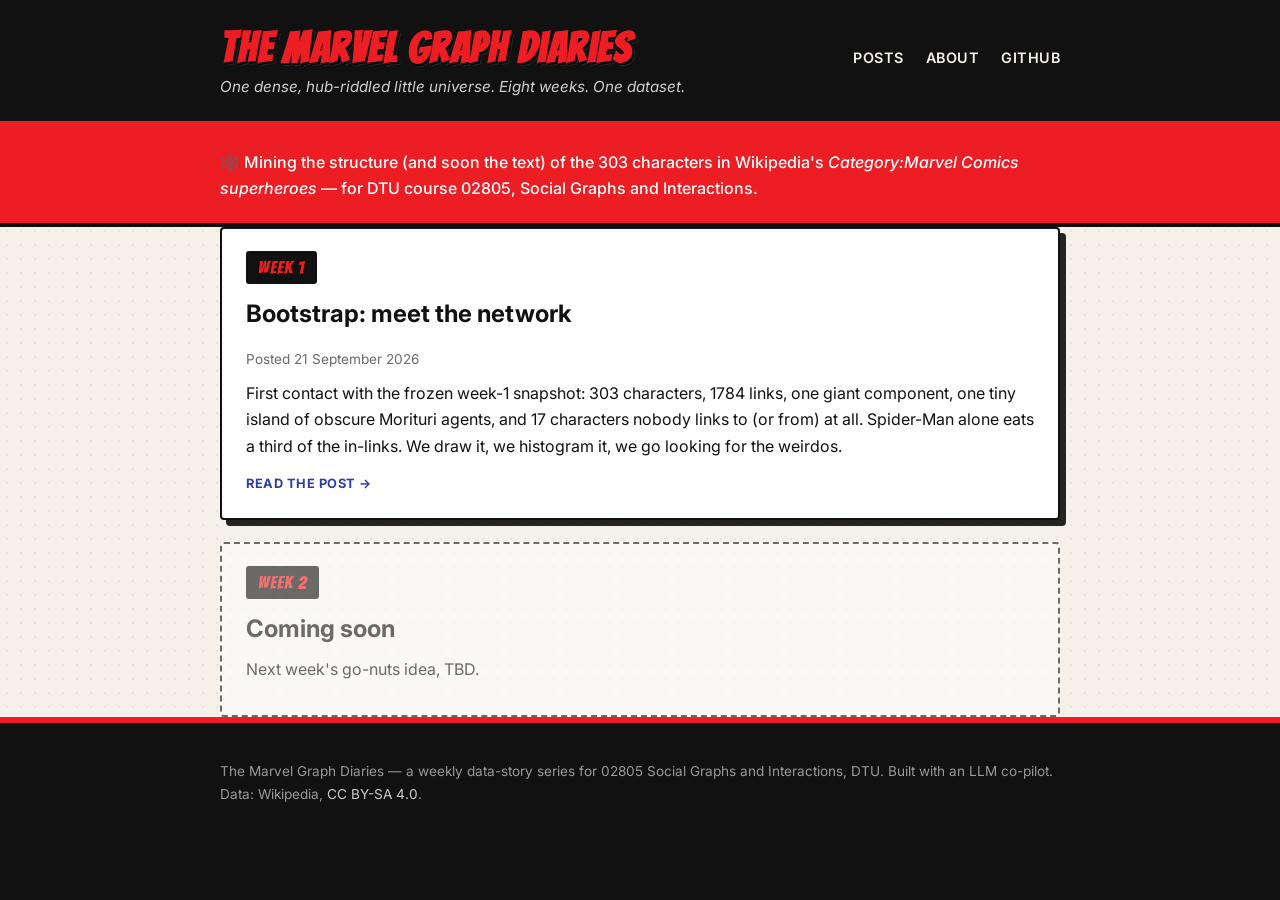
==== docs/index.html @ eedf39a9 "Bootstrap: GitHub Pages site + Week 1 network analysis The Marvel Graph Diaries: comic-styled static" ====
<!DOCTYPE html>
<html lang="en">
<head>
<meta charset="UTF-8">
<meta name="viewport" content="width=device-width, initial-scale=1.0">
<title>The Marvel Graph Diaries</title>
<meta name="description" content="A weekly interactive data story mining the network of Wikipedia's Marvel Comics superheroes, for 02805 Social Graphs and Interactions.">
<link rel="icon" href="data:image/svg+xml,<svg xmlns=%22http://www.w3.org/2000/svg%22 viewBox=%220 0 100 100%22><text y=%22.9em%22 font-size=%2290%22>🕸️</text></svg>">
<link rel="stylesheet" href="assets/css/style.css">
</head>
<body>

<header class="masthead">
  <div class="wrap">
    <div>
      <h1 class="site-title"><a href="index.html">The Marvel Graph Diaries</a></h1>
      <p class="site-tagline">One dense, hub-riddled little universe. Eight weeks. One dataset.</p>
    </div>
    <nav class="site-nav">
      <a href="index.html">Posts</a>
      <a href="about.html">About</a>
      <a href="https://github.com/TSimona08/social-graph-interactions" target="_blank" rel="noopener">GitHub</a>
    </nav>
  </div>
</header>

<div class="hero">
  <div class="wrap">
    <p>🕸️ Mining the structure (and soon the text) of the 303 characters in Wikipedia's <em>Category:Marvel Comics superheroes</em> — for DTU course 02805, Social Graphs and Interactions.</p>
  </div>
</div>

<main class="wrap">

  <ul class="post-list">

    <li class="post-card">
      <span class="week-badge">WEEK 1</span>
      <h2><a href="posts/week1.html">Bootstrap: meet the network</a></h2>
      <p class="meta">Posted 21 September 2026</p>
      <p class="excerpt">
        First contact with the frozen week-1 snapshot: 303 characters, 1784 links,
        one giant component, one tiny island of obscure Morituri agents, and
        17 characters nobody links to (or from) at all. Spider-Man alone
        eats a third of the in-links. We draw it, we histogram it, we go looking
        for the weirdos.
      </p>
      <a class="read-more" href="posts/week1.html">Read the post →</a>
    </li>

    <li class="post-card coming-soon">
      <span class="week-badge">WEEK 2</span>
      <h2>Coming soon</h2>
      <p class="excerpt">Next week's go-nuts idea, TBD.</p>
    </li>

  </ul>

</main>

<footer>
  <div class="wrap">
    <p>The Marvel Graph Diaries — a weekly data-story series for 02805 Social Graphs and Interactions, DTU.
    Built with an LLM co-pilot. Data: Wikipedia, <a href="https://creativecommons.org/licenses/by-sa/4.0/" target="_blank" rel="noopener">CC BY-SA 4.0</a>.</p>
  </div>
</footer>

</body>
</html>
---- docs/assets/css/style.css ----
/* The Marvel Graph Diaries — shared stylesheet */

@import url('https://fonts.googleapis.com/css2?family=Bangers&family=Inter:wght@400;500;600;700&family=JetBrains+Mono:wght@400;600&display=swap');

:root {
  --marvel-red: #ed1d24;
  --marvel-red-dark: #b3151a;
  --ink: #111111;
  --paper: #f5f1e8;
  --paper-panel: #ffffff;
  --gray: #6b6b6b;
  --line: #111111;
  --accent-blue: #2b3ea8;
  --accent-green: #1c8a5a;
  --max-width: 880px;
}

* { box-sizing: border-box; }

html { background: var(--ink); }

body {
  margin: 0;
  background: var(--paper);
  color: var(--ink);
  font-family: 'Inter', -apple-system, BlinkMacSystemFont, sans-serif;
  line-height: 1.65;
}

/* subtle halftone-ish texture on the page background */
body {
  background-image: radial-gradient(circle, rgba(0,0,0,0.05) 1px, transparent 1px);
  background-size: 14px 14px;
}

a { color: var(--accent-blue); text-decoration: none; }
a:hover { text-decoration: underline; }

.wrap {
  max-width: var(--max-width);
  margin: 0 auto;
  padding: 0 20px;
}

/* ---- Header / masthead ---- */
.masthead {
  background: var(--ink);
  border-bottom: 6px solid var(--marvel-red);
  padding: 28px 0 22px;
}

.masthead .wrap {
  display: flex;
  align-items: baseline;
  justify-content: space-between;
  flex-wrap: wrap;
  gap: 10px;
}

.site-title {
  font-family: 'Bangers', cursive;
  letter-spacing: 1.5px;
  font-size: 2.6rem;
  color: var(--marvel-red);
  text-shadow: 2px 2px 0 #000, 3px 3px 0 rgba(255,255,255,0.08);
  margin: 0;
  line-height: 1;
}

.site-title a { color: inherit; text-decoration: none; }

.site-tagline {
  color: #cfcfcf;
  font-size: 0.95rem;
  margin: 4px 0 0;
  font-style: italic;
}

nav.site-nav a {
  color: #f5f1e8;
  margin-left: 18px;
  font-weight: 600;
  font-size: 0.9rem;
  text-transform: uppercase;
  letter-spacing: 0.5px;
}
nav.site-nav a:hover { color: var(--marvel-red); text-decoration: none; }

/* ---- Hero / intro band ---- */
.hero {
  background: var(--marvel-red);
  color: #fff;
  padding: 22px 0;
  border-bottom: 4px solid var(--ink);
}
.hero .wrap p {
  margin: 0;
  font-weight: 500;
}

/* ---- Main content ---- */
main {
  padding: 40px 0 60px;
}

/* ---- Post cards on the index ---- */
.post-list {
  list-style: none;
  margin: 0;
  padding: 0;
  display: grid;
  gap: 22px;
}

.post-card {
  background: var(--paper-panel);
  border: 2.5px solid var(--ink);
  border-radius: 4px;
  padding: 22px 24px;
  box-shadow: 6px 6px 0 rgba(0,0,0,0.85);
  transition: transform 0.12s ease;
}
.post-card:hover { transform: translate(-2px, -2px); }

.post-card .week-badge {
  display: inline-block;
  background: var(--ink);
  color: var(--marvel-red);
  font-family: 'Bangers', cursive;
  font-size: 1.1rem;
  letter-spacing: 1px;
  padding: 2px 12px;
  border-radius: 3px;
  margin-bottom: 10px;
}

.post-card h2 {
  margin: 0 0 8px;
  font-size: 1.5rem;
}
.post-card h2 a { color: var(--ink); }
.post-card h2 a:hover { color: var(--marvel-red); }

.post-card .meta {
  color: var(--gray);
  font-size: 0.85rem;
  margin-bottom: 10px;
}

.post-card p.excerpt {
  margin: 0 0 10px;
}

.post-card .read-more {
  font-weight: 700;
  text-transform: uppercase;
  font-size: 0.8rem;
  letter-spacing: 0.5px;
}

.coming-soon {
  border-style: dashed;
  opacity: 0.6;
  box-shadow: none;
}

/* ---- Post page ---- */
article.post {
  background: var(--paper-panel);
  border: 2.5px solid var(--ink);
  border-radius: 4px;
  padding: 32px 36px 40px;
  box-shadow: 8px 8px 0 rgba(0,0,0,0.85);
}

article.post h1 {
  font-size: 2rem;
  margin-top: 0;
  margin-bottom: 6px;
}

article.post .post-meta {
  color: var(--gray);
  font-size: 0.9rem;
  margin-bottom: 28px;
  padding-bottom: 16px;
  border-bottom: 2px dashed #ccc;
}

article.post h2 {
  font-size: 1.4rem;
  margin-top: 2.2em;
  border-left: 6px solid var(--marvel-red);
  padding-left: 12px;
}

article.post h3 {
  font-size: 1.1rem;
  color: var(--accent-blue);
}

article.post figure {
  margin: 24px 0;
  text-align: center;
}
article.post figure img {
  max-width: 100%;
  border: 2px solid var(--ink);
  border-radius: 4px;
  background: #fff;
}
article.post figcaption {
  font-size: 0.85rem;
  color: var(--gray);
  margin-top: 8px;
  font-style: italic;
}

article.post table {
  width: 100%;
  border-collapse: collapse;
  margin: 20px 0;
  font-size: 0.92rem;
}
article.post th, article.post td {
  border: 1px solid #ccc;
  padding: 8px 10px;
  text-align: left;
}
article.post th {
  background: var(--ink);
  color: var(--paper);
}
article.post tr:nth-child(even) { background: #f8f6f0; }

article.post code, article.post pre {
  font-family: 'JetBrains Mono', monospace;
  font-size: 0.85rem;
}
article.post pre {
  background: var(--ink);
  color: #eee;
  padding: 14px 16px;
  border-radius: 6px;
  overflow-x: auto;
}
article.post code {
  background: #eee5d3;
  padding: 1px 5px;
  border-radius: 3px;
}

.callout {
  background: #fff6e0;
  border-left: 5px solid #d69f00;
  padding: 12px 16px;
  margin: 20px 0;
  border-radius: 3px;
  font-size: 0.95rem;
}

.callout.surprise {
  background: #ffe9e9;
  border-left-color: var(--marvel-red);
}

.stat-row {
  display: flex;
  flex-wrap: wrap;
  gap: 14px;
  margin: 20px 0;
}
.stat-box {
  flex: 1 1 140px;
  background: var(--ink);
  color: var(--paper);
  border-radius: 6px;
  padding: 14px 16px;
  text-align: center;
}
.stat-box .num {
  font-family: 'Bangers', cursive;
  font-size: 1.8rem;
  color: var(--marvel-red);
  display: block;
  line-height: 1.1;
}
.stat-box .label {
  font-size: 0.75rem;
  text-transform: uppercase;
  letter-spacing: 0.5px;
  color: #ccc;
}

.back-link {
  display: inline-block;
  margin-top: 30px;
  font-weight: 700;
}

/* ---- Footer ---- */
footer {
  background: var(--ink);
  color: #999;
  padding: 24px 0;
  font-size: 0.85rem;
  border-top: 6px solid var(--marvel-red);
}
footer a { color: #ccc; }

@media (max-width: 600px) {
  .site-title { font-size: 2rem; }
  article.post { padding: 24px 18px; }
}
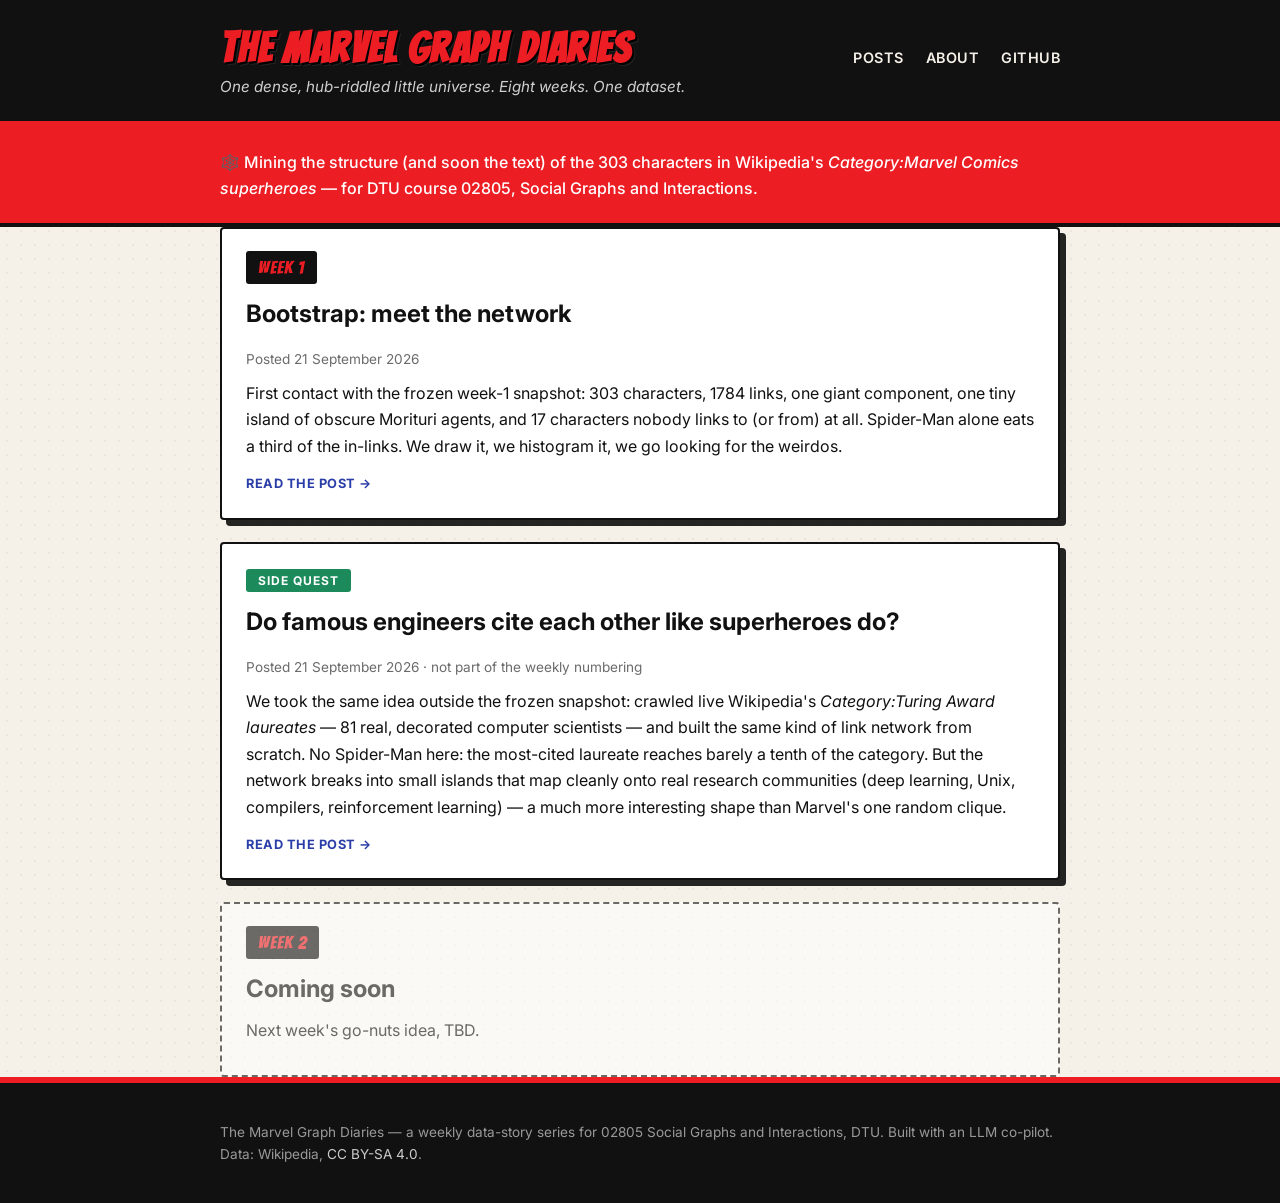
==== commit 7bf89a7d: "Add bonus post: Turing Award laureates network Side-quest exploration outside the weekly numbering: " ====
--- a/docs/index.html
+++ b/docs/index.html
@@ -48,6 +48,22 @@
       <a class="read-more" href="posts/week1.html">Read the post →</a>
     </li>
 
+    <li class="post-card">
+      <span class="week-badge bonus">SIDE QUEST</span>
+      <h2><a href="posts/bonus-turing.html">Do famous engineers cite each other like superheroes do?</a></h2>
+      <p class="meta">Posted 21 September 2026 · not part of the weekly numbering</p>
+      <p class="excerpt">
+        We took the same idea outside the frozen snapshot: crawled live Wikipedia's
+        <em>Category:Turing Award laureates</em> — 81 real, decorated computer scientists —
+        and built the same kind of link network from scratch. No Spider-Man here: the
+        most-cited laureate reaches barely a tenth of the category. But the network breaks
+        into small islands that map cleanly onto real research communities (deep learning,
+        Unix, compilers, reinforcement learning) — a much more interesting shape than
+        Marvel's one random clique.
+      </p>
+      <a class="read-more" href="posts/bonus-turing.html">Read the post →</a>
+    </li>
+
     <li class="post-card coming-soon">
       <span class="week-badge">WEEK 2</span>
       <h2>Coming soon</h2>
--- a/docs/assets/css/style.css
+++ b/docs/assets/css/style.css
@@ -134,6 +134,15 @@
   margin-bottom: 10px;
 }
 
+.post-card .week-badge.bonus {
+  background: var(--accent-green);
+  color: #fff;
+  font-family: 'Inter', sans-serif;
+  font-weight: 700;
+  font-size: 0.75rem;
+  text-transform: uppercase;
+}
+
 .post-card h2 {
   margin: 0 0 8px;
   font-size: 1.5rem;
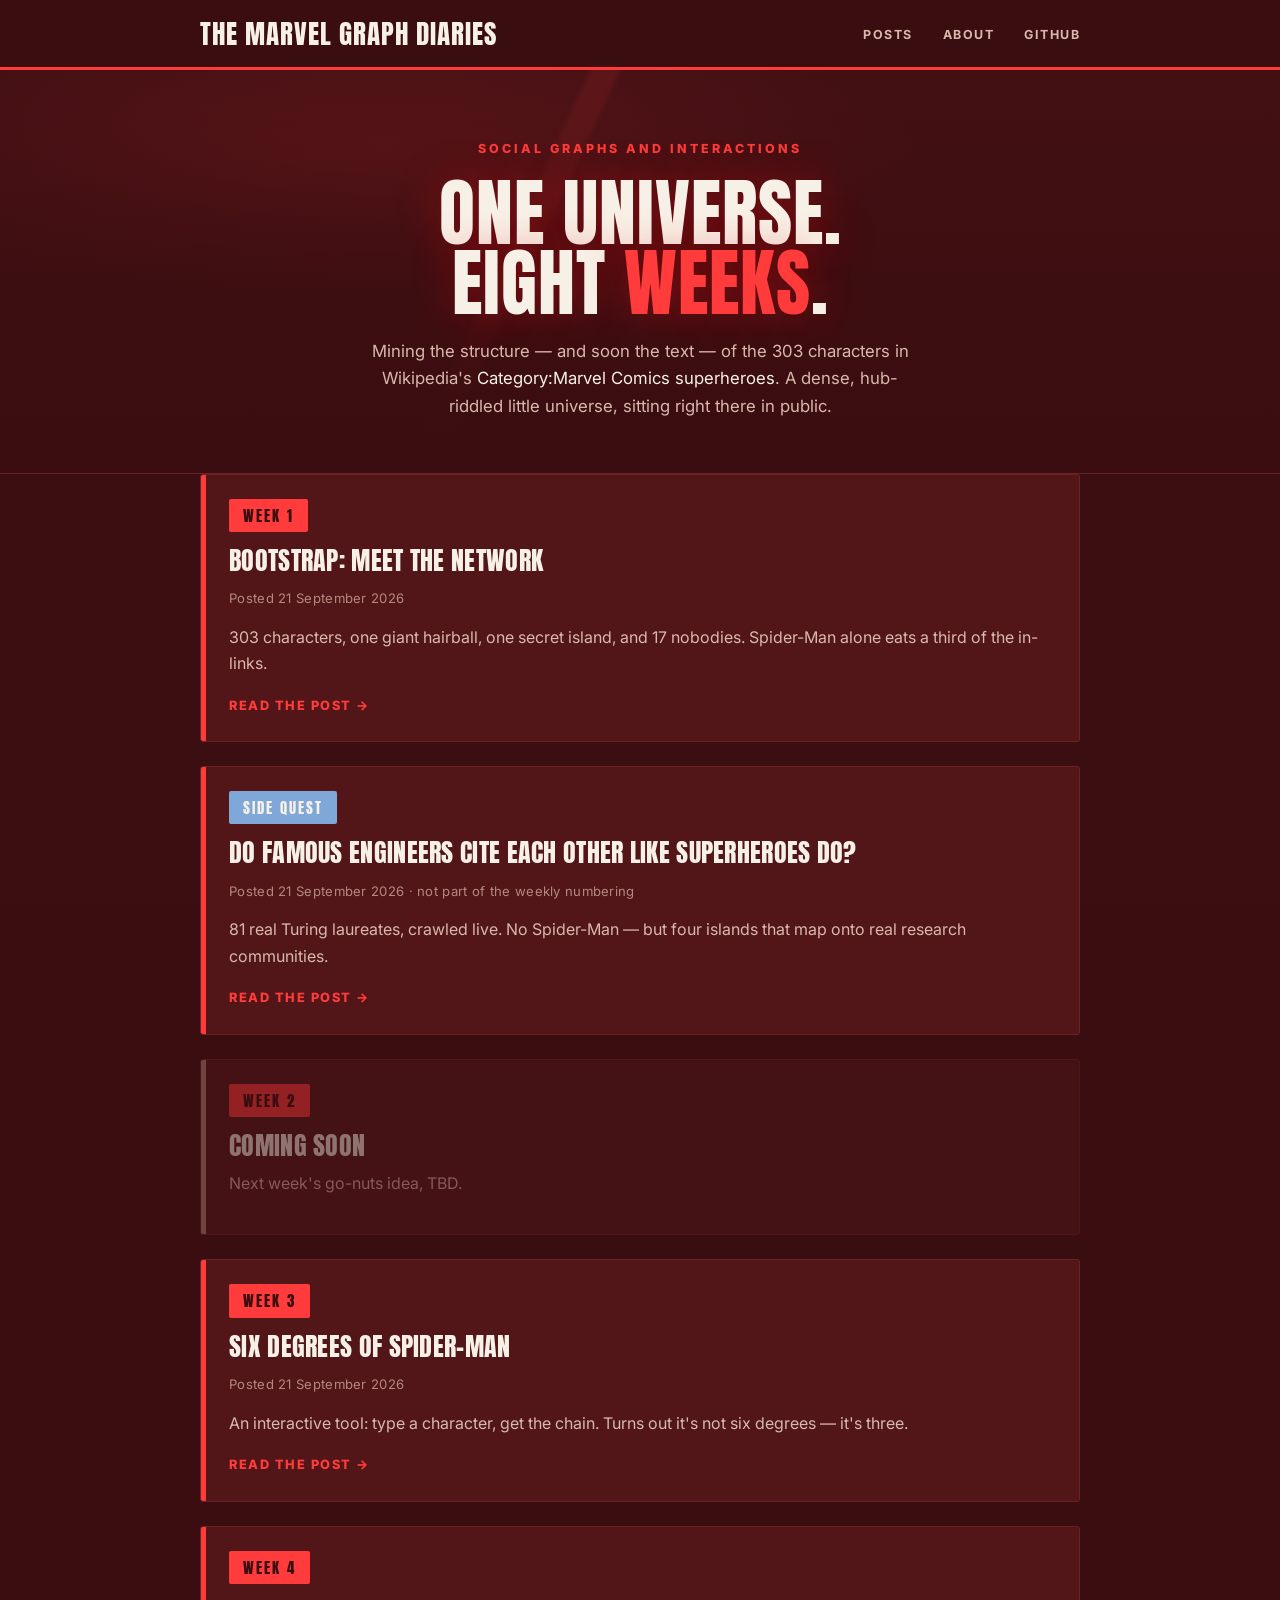
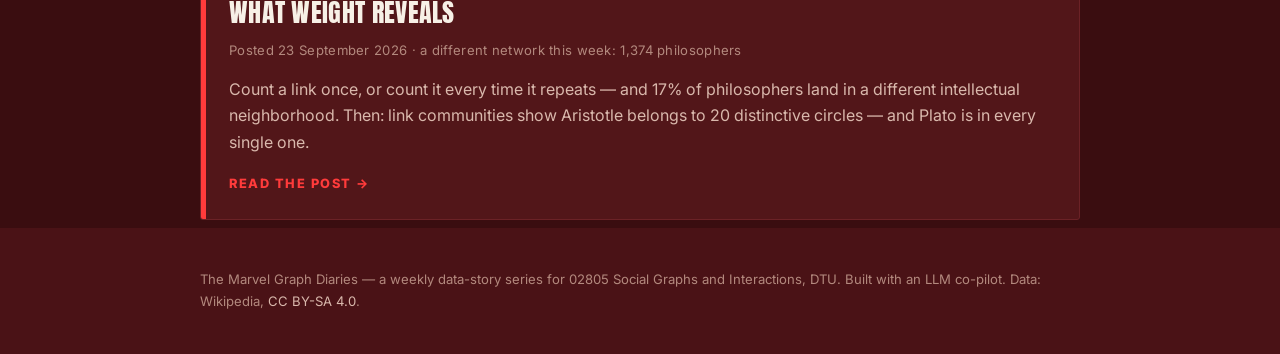
==== commit 60c39bcf: "Add weeks 3 and 4, refresh week 1 and bonus-turing styling Week 3: shortest-path explorer over cliqu" ====
--- a/docs/index.html
+++ b/docs/index.html
@@ -12,10 +12,7 @@
 
 <header class="masthead">
   <div class="wrap">
-    <div>
-      <h1 class="site-title"><a href="index.html">The Marvel Graph Diaries</a></h1>
-      <p class="site-tagline">One dense, hub-riddled little universe. Eight weeks. One dataset.</p>
-    </div>
+    <p class="site-title"><a href="index.html">The Marvel Graph Diaries</a></p>
     <nav class="site-nav">
       <a href="index.html">Posts</a>
       <a href="about.html">About</a>
@@ -26,7 +23,9 @@
 
 <div class="hero">
   <div class="wrap">
-    <p>🕸️ Mining the structure (and soon the text) of the 303 characters in Wikipedia's <em>Category:Marvel Comics superheroes</em> — for DTU course 02805, Social Graphs and Interactions.</p>
+    <span class="eyebrow">Social Graphs and Interactions</span>
+    <h1 class="hero-title">One Universe.<br>Eight <span class="accent">Weeks</span>.</h1>
+    <p class="tagline">Mining the structure — and soon the text — of the 303 characters in Wikipedia's <em>Category:Marvel Comics superheroes</em>. A dense, hub-riddled little universe, sitting right there in public.</p>
   </div>
 </div>
 
@@ -35,39 +34,51 @@
   <ul class="post-list">
 
     <li class="post-card">
-      <span class="week-badge">WEEK 1</span>
-      <h2><a href="posts/week1.html">Bootstrap: meet the network</a></h2>
-      <p class="meta">Posted 21 September 2026</p>
-      <p class="excerpt">
-        First contact with the frozen week-1 snapshot: 303 characters, 1784 links,
-        one giant component, one tiny island of obscure Morituri agents, and
-        17 characters nobody links to (or from) at all. Spider-Man alone
-        eats a third of the in-links. We draw it, we histogram it, we go looking
-        for the weirdos.
-      </p>
-      <a class="read-more" href="posts/week1.html">Read the post →</a>
+      <div class="card-body">
+        <span class="week-badge">WEEK 1</span>
+        <h2><a href="posts/week1.html">Bootstrap: meet the network</a></h2>
+        <p class="meta">Posted 21 September 2026</p>
+        <p class="excerpt">303 characters, one giant hairball, one secret island, and 17 nobodies. Spider-Man alone eats a third of the in-links.</p>
+        <a class="read-more" href="posts/week1.html">Read the post →</a>
+      </div>
     </li>
 
     <li class="post-card">
-      <span class="week-badge bonus">SIDE QUEST</span>
-      <h2><a href="posts/bonus-turing.html">Do famous engineers cite each other like superheroes do?</a></h2>
-      <p class="meta">Posted 21 September 2026 · not part of the weekly numbering</p>
-      <p class="excerpt">
-        We took the same idea outside the frozen snapshot: crawled live Wikipedia's
-        <em>Category:Turing Award laureates</em> — 81 real, decorated computer scientists —
-        and built the same kind of link network from scratch. No Spider-Man here: the
-        most-cited laureate reaches barely a tenth of the category. But the network breaks
-        into small islands that map cleanly onto real research communities (deep learning,
-        Unix, compilers, reinforcement learning) — a much more interesting shape than
-        Marvel's one random clique.
-      </p>
-      <a class="read-more" href="posts/bonus-turing.html">Read the post →</a>
+      <div class="card-body">
+        <span class="week-badge bonus">SIDE QUEST</span>
+        <h2><a href="posts/bonus-turing.html">Do famous engineers cite each other like superheroes do?</a></h2>
+        <p class="meta">Posted 21 September 2026 · not part of the weekly numbering</p>
+        <p class="excerpt">81 real Turing laureates, crawled live. No Spider-Man — but four islands that map onto real research communities.</p>
+        <a class="read-more" href="posts/bonus-turing.html">Read the post →</a>
+      </div>
     </li>
 
     <li class="post-card coming-soon">
-      <span class="week-badge">WEEK 2</span>
-      <h2>Coming soon</h2>
-      <p class="excerpt">Next week's go-nuts idea, TBD.</p>
+      <div class="card-body">
+        <span class="week-badge">WEEK 2</span>
+        <h2>Coming soon</h2>
+        <p class="excerpt">Next week's go-nuts idea, TBD.</p>
+      </div>
+    </li>
+
+    <li class="post-card">
+      <div class="card-body">
+        <span class="week-badge">WEEK 3</span>
+        <h2><a href="posts/week3.html">Six degrees of Spider-Man</a></h2>
+        <p class="meta">Posted 21 September 2026</p>
+        <p class="excerpt">An interactive tool: type a character, get the chain. Turns out it's not six degrees — it's three.</p>
+        <a class="read-more" href="posts/week3.html">Read the post →</a>
+      </div>
+    </li>
+
+    <li class="post-card">
+      <div class="card-body">
+        <span class="week-badge">WEEK 4</span>
+        <h2><a href="posts/week4.html">What weight reveals</a></h2>
+        <p class="meta">Posted 23 September 2026 · a different network this week: 1,374 philosophers</p>
+        <p class="excerpt">Count a link once, or count it every time it repeats — and 17% of philosophers land in a different intellectual neighborhood. Then: link communities show Aristotle belongs to 20 distinctive circles — and Plato is in every single one.</p>
+        <a class="read-more" href="posts/week4.html">Read the post →</a>
+      </div>
     </li>
 
   </ul>
--- a/docs/assets/css/style.css
+++ b/docs/assets/css/style.css
@@ -1,39 +1,43 @@
-/* The Marvel Graph Diaries — shared stylesheet */
-
-@import url('https://fonts.googleapis.com/css2?family=Bangers&family=Inter:wght@400;500;600;700&family=JetBrains+Mono:wght@400;600&display=swap');
+/* The Marvel Graph Diaries — movie-poster theme */
+
+@import url('https://fonts.googleapis.com/css2?family=Anton&family=Inter:wght@400;500;600;700;800&family=JetBrains+Mono:wght@400;600&display=swap');
 
 :root {
-  --marvel-red: #ed1d24;
-  --marvel-red-dark: #b3151a;
-  --ink: #111111;
-  --paper: #f5f1e8;
-  --paper-panel: #ffffff;
-  --gray: #6b6b6b;
-  --line: #111111;
-  --accent-blue: #2b3ea8;
-  --accent-green: #1c8a5a;
-  --max-width: 880px;
+  --maroon: #3a0d10;
+  --maroon-soft: #4a1216;
+  --panel: #521619;
+  --line: #6b2226;
+  --red: #ff3b3b;
+  --red-deep: #d4181f;
+  --white: #f7f0e6;
+  --dim: #d9b8ac;
+  --faint: #b3897e;
+  --gold: #e0b45c;
+  --steel: #7fa8d9;
+  --max-width: 920px;
+  --max-width-wide: 1180px;
 }
 
 * { box-sizing: border-box; }
 
-html { background: var(--ink); }
+html { background: var(--maroon); }
 
 body {
   margin: 0;
-  background: var(--paper);
-  color: var(--ink);
+  background: var(--maroon);
+  color: var(--white);
   font-family: 'Inter', -apple-system, BlinkMacSystemFont, sans-serif;
   line-height: 1.65;
 }
 
-/* subtle halftone-ish texture on the page background */
 body {
-  background-image: radial-gradient(circle, rgba(0,0,0,0.05) 1px, transparent 1px);
-  background-size: 14px 14px;
-}
-
-a { color: var(--accent-blue); text-decoration: none; }
+  background-image:
+    radial-gradient(ellipse 80% 50% at 50% -10%, rgba(224,17,26,0.18), transparent 60%),
+    repeating-linear-gradient(0deg, rgba(255,255,255,0.015) 0px, transparent 1px, transparent 2px);
+  background-attachment: fixed;
+}
+
+a { color: var(--red); text-decoration: none; }
 a:hover { text-decoration: underline; }
 
 .wrap {
@@ -42,65 +46,100 @@
   padding: 0 20px;
 }
 
+.wrap.wide {
+  max-width: var(--max-width-wide);
+}
+
 /* ---- Header / masthead ---- */
 .masthead {
-  background: var(--ink);
-  border-bottom: 6px solid var(--marvel-red);
-  padding: 28px 0 22px;
+  background: var(--maroon);
+  border-bottom: 3px solid var(--red);
+  padding: 20px 0;
+  position: relative;
+}
+.masthead::after {
+  content: '';
+  position: absolute;
+  left: 0; right: 0; bottom: -3px;
+  height: 3px;
+  background: linear-gradient(90deg, var(--red) 0%, transparent 70%);
 }
 
 .masthead .wrap {
   display: flex;
-  align-items: baseline;
+  align-items: center;
   justify-content: space-between;
   flex-wrap: wrap;
   gap: 10px;
 }
 
 .site-title {
-  font-family: 'Bangers', cursive;
-  letter-spacing: 1.5px;
-  font-size: 2.6rem;
-  color: var(--marvel-red);
-  text-shadow: 2px 2px 0 #000, 3px 3px 0 rgba(255,255,255,0.08);
+  font-family: 'Anton', 'Inter', sans-serif;
+  font-weight: 400;
+  text-transform: uppercase;
+  letter-spacing: 1px;
+  font-size: 1.7rem;
+  color: var(--white);
   margin: 0;
   line-height: 1;
 }
-
 .site-title a { color: inherit; text-decoration: none; }
 
-.site-tagline {
-  color: #cfcfcf;
-  font-size: 0.95rem;
-  margin: 4px 0 0;
-  font-style: italic;
-}
+.site-tagline { display: none; }
 
 nav.site-nav a {
-  color: #f5f1e8;
-  margin-left: 18px;
-  font-weight: 600;
-  font-size: 0.9rem;
-  text-transform: uppercase;
-  letter-spacing: 0.5px;
-}
-nav.site-nav a:hover { color: var(--marvel-red); text-decoration: none; }
-
-/* ---- Hero / intro band ---- */
+  color: var(--dim);
+  margin-left: 26px;
+  font-weight: 700;
+  font-size: 0.78rem;
+  text-transform: uppercase;
+  letter-spacing: 1.5px;
+}
+nav.site-nav a:hover { color: var(--red); text-decoration: none; }
+
+/* ---- Hero / poster band ---- */
 .hero {
-  background: var(--marvel-red);
-  color: #fff;
-  padding: 22px 0;
-  border-bottom: 4px solid var(--ink);
-}
-.hero .wrap p {
-  margin: 0;
-  font-weight: 500;
-}
+  background:
+    linear-gradient(180deg, rgba(58,13,16,0.5) 0%, var(--maroon) 92%),
+    linear-gradient(115deg, transparent 40%, rgba(255,59,59,0.22) 40.5%, rgba(255,59,59,0.22) 42%, transparent 42.5%),
+    radial-gradient(ellipse 70% 60% at 30% 20%, rgba(255,59,59,0.28), transparent 60%),
+    var(--maroon-soft);
+  padding: 64px 0 52px;
+  border-bottom: 1px solid var(--line);
+  text-align: center;
+}
+.hero .eyebrow {
+  display: inline-block;
+  color: var(--red);
+  font-weight: 800;
+  font-size: 0.78rem;
+  letter-spacing: 3px;
+  text-transform: uppercase;
+  margin-bottom: 18px;
+}
+.hero h1.hero-title {
+  font-family: 'Anton', sans-serif;
+  font-weight: 400;
+  text-transform: uppercase;
+  font-size: clamp(2.6rem, 7vw, 4.6rem);
+  line-height: 0.95;
+  letter-spacing: 1px;
+  margin: 0 0 20px;
+  color: var(--white);
+  text-shadow: 0 0 40px rgba(224,17,26,0.4);
+}
+.hero h1.hero-title .accent { color: var(--red); }
+.hero .wrap p.tagline {
+  margin: 0 auto;
+  max-width: 560px;
+  color: var(--dim);
+  font-size: 1.05rem;
+}
+.hero .wrap p.tagline em { color: var(--white); font-style: normal; }
 
 /* ---- Main content ---- */
 main {
-  padding: 40px 0 60px;
+  padding: 52px 0 64px;
 }
 
 /* ---- Post cards on the index ---- */
@@ -109,215 +148,585 @@
   margin: 0;
   padding: 0;
   display: grid;
-  gap: 22px;
+  gap: 24px;
 }
 
 .post-card {
-  background: var(--paper-panel);
-  border: 2.5px solid var(--ink);
-  border-radius: 4px;
-  padding: 22px 24px;
-  box-shadow: 6px 6px 0 rgba(0,0,0,0.85);
-  transition: transform 0.12s ease;
-}
-.post-card:hover { transform: translate(-2px, -2px); }
+  position: relative;
+  background: var(--panel);
+  border: 1px solid var(--line);
+  border-radius: 3px;
+  overflow: hidden;
+  transition: transform 0.18s ease, border-color 0.18s ease;
+}
+.post-card::before {
+  content: '';
+  position: absolute;
+  top: 0; left: 0; bottom: 0;
+  width: 5px;
+  background: var(--red);
+  z-index: 1;
+}
+.post-card:hover {
+  transform: translateY(-3px);
+  border-color: var(--red-deep);
+}
+.post-card .card-body {
+  padding: 24px 28px;
+}
 
 .post-card .week-badge {
   display: inline-block;
-  background: var(--ink);
-  color: var(--marvel-red);
-  font-family: 'Bangers', cursive;
-  font-size: 1.1rem;
-  letter-spacing: 1px;
-  padding: 2px 12px;
-  border-radius: 3px;
-  margin-bottom: 10px;
+  background: var(--red);
+  color: var(--maroon);
+  font-family: 'Anton', sans-serif;
+  font-weight: 400;
+  font-size: 0.95rem;
+  letter-spacing: 2px;
+  text-transform: uppercase;
+  padding: 4px 14px;
+  border-radius: 2px;
+  margin-bottom: 14px;
 }
 
 .post-card .week-badge.bonus {
-  background: var(--accent-green);
-  color: #fff;
-  font-family: 'Inter', sans-serif;
-  font-weight: 700;
-  font-size: 0.75rem;
-  text-transform: uppercase;
+  background: var(--steel);
+  color: var(--white);
 }
 
 .post-card h2 {
-  margin: 0 0 8px;
-  font-size: 1.5rem;
-}
-.post-card h2 a { color: var(--ink); }
-.post-card h2 a:hover { color: var(--marvel-red); }
+  margin: 0 0 10px;
+  font-size: 1.6rem;
+  font-family: 'Anton', sans-serif;
+  font-weight: 400;
+  letter-spacing: 0.3px;
+  text-transform: uppercase;
+  line-height: 1.15;
+}
+.post-card h2 a { color: var(--white); }
+.post-card h2 a:hover { color: var(--red); text-decoration: none; }
 
 .post-card .meta {
-  color: var(--gray);
-  font-size: 0.85rem;
-  margin-bottom: 10px;
+  color: var(--faint);
+  font-size: 0.82rem;
+  margin-bottom: 14px;
+  letter-spacing: 0.3px;
 }
 
 .post-card p.excerpt {
-  margin: 0 0 10px;
+  margin: 0 0 14px;
+  color: var(--dim);
 }
 
 .post-card .read-more {
-  font-weight: 700;
+  font-weight: 800;
   text-transform: uppercase;
   font-size: 0.8rem;
-  letter-spacing: 0.5px;
+  letter-spacing: 1.5px;
+  color: var(--red);
 }
 
 .coming-soon {
-  border-style: dashed;
-  opacity: 0.6;
-  box-shadow: none;
-}
+  opacity: 0.45;
+}
+.coming-soon::before { background: var(--faint); }
 
 /* ---- Post page ---- */
 article.post {
-  background: var(--paper-panel);
-  border: 2.5px solid var(--ink);
-  border-radius: 4px;
-  padding: 32px 36px 40px;
-  box-shadow: 8px 8px 0 rgba(0,0,0,0.85);
+  position: relative;
+  background: var(--panel);
+  border: 1px solid var(--line);
+  border-radius: 3px;
+  padding: 44px 44px 50px;
+  overflow: hidden;
+}
+article.post::before {
+  content: '';
+  position: absolute;
+  top: 0; left: 0; right: 0;
+  height: 5px;
+  background: linear-gradient(90deg, var(--red) 0%, var(--red-deep) 60%, transparent 100%);
 }
 
 article.post h1 {
-  font-size: 2rem;
+  font-family: 'Anton', sans-serif;
+  font-weight: 400;
+  text-transform: uppercase;
+  letter-spacing: 0.5px;
+  font-size: clamp(1.8rem, 4vw, 2.6rem);
+  line-height: 1.05;
   margin-top: 0;
-  margin-bottom: 6px;
+  margin-bottom: 12px;
+  color: var(--white);
 }
 
 article.post .post-meta {
-  color: var(--gray);
-  font-size: 0.9rem;
-  margin-bottom: 28px;
-  padding-bottom: 16px;
-  border-bottom: 2px dashed #ccc;
+  color: var(--faint);
+  font-size: 0.85rem;
+  margin-bottom: 34px;
+  padding-bottom: 20px;
+  border-bottom: 1px solid var(--line);
+  letter-spacing: 0.3px;
 }
 
 article.post h2 {
+  font-family: 'Anton', sans-serif;
+  font-weight: 400;
+  text-transform: uppercase;
   font-size: 1.4rem;
-  margin-top: 2.2em;
-  border-left: 6px solid var(--marvel-red);
-  padding-left: 12px;
+  letter-spacing: 0.4px;
+  margin-top: 2.4em;
+  color: var(--white);
+  padding-left: 16px;
+  border-left: 4px solid var(--red);
 }
 
 article.post h3 {
-  font-size: 1.1rem;
-  color: var(--accent-blue);
-}
+  font-size: 1.05rem;
+  color: var(--steel);
+  font-weight: 700;
+}
+
+article.post p, article.post li { color: var(--dim); }
+article.post strong { color: var(--white); }
+article.post em { color: var(--white); font-style: italic; }
 
 article.post figure {
-  margin: 24px 0;
+  margin: 28px 0;
   text-align: center;
 }
 article.post figure img {
   max-width: 100%;
-  border: 2px solid var(--ink);
-  border-radius: 4px;
+  border: 1px solid var(--line);
+  border-radius: 3px;
   background: #fff;
 }
 article.post figcaption {
-  font-size: 0.85rem;
-  color: var(--gray);
-  margin-top: 8px;
+  font-size: 0.82rem;
+  color: var(--faint);
+  margin-top: 10px;
   font-style: italic;
 }
 
 article.post table {
   width: 100%;
   border-collapse: collapse;
-  margin: 20px 0;
-  font-size: 0.92rem;
+  margin: 24px 0;
+  font-size: 0.9rem;
 }
 article.post th, article.post td {
-  border: 1px solid #ccc;
-  padding: 8px 10px;
+  border: 1px solid var(--line);
+  padding: 10px 12px;
   text-align: left;
+  color: var(--dim);
 }
 article.post th {
-  background: var(--ink);
-  color: var(--paper);
-}
-article.post tr:nth-child(even) { background: #f8f6f0; }
+  background: var(--maroon);
+  color: var(--white);
+  font-weight: 800;
+  letter-spacing: 0.5px;
+  text-transform: uppercase;
+  font-size: 0.78rem;
+}
+article.post tr:nth-child(even) { background: rgba(255,255,255,0.02); }
 
 article.post code, article.post pre {
   font-family: 'JetBrains Mono', monospace;
-  font-size: 0.85rem;
+  font-size: 0.83rem;
 }
 article.post pre {
-  background: var(--ink);
-  color: #eee;
-  padding: 14px 16px;
-  border-radius: 6px;
+  background: var(--maroon);
+  color: #ecd9cf;
+  padding: 18px 20px;
+  border-radius: 4px;
+  border: 1px solid var(--line);
   overflow-x: auto;
 }
 article.post code {
-  background: #eee5d3;
-  padding: 1px 5px;
+  background: var(--maroon);
+  border: 1px solid var(--line);
+  color: var(--red);
+  padding: 1px 6px;
   border-radius: 3px;
 }
+article.post pre code {
+  background: none;
+  border: none;
+  color: inherit;
+  padding: 0;
+}
 
 .callout {
-  background: #fff6e0;
-  border-left: 5px solid #d69f00;
-  padding: 12px 16px;
-  margin: 20px 0;
-  border-radius: 3px;
+  background: rgba(201,162,75,0.08);
+  border-left: 4px solid var(--gold);
+  padding: 16px 20px;
+  margin: 24px 0;
+  border-radius: 2px;
   font-size: 0.95rem;
+  color: var(--dim);
 }
 
 .callout.surprise {
-  background: #ffe9e9;
-  border-left-color: var(--marvel-red);
+  background: rgba(224,17,26,0.1);
+  border-left-color: var(--red);
 }
 
 .stat-row {
   display: flex;
   flex-wrap: wrap;
   gap: 14px;
-  margin: 20px 0;
+  margin: 24px 0;
 }
 .stat-box {
   flex: 1 1 140px;
-  background: var(--ink);
-  color: var(--paper);
-  border-radius: 6px;
-  padding: 14px 16px;
+  background: var(--maroon);
+  border: 1px solid var(--line);
+  border-top: 2px solid var(--red);
+  border-radius: 2px;
+  padding: 18px 16px;
   text-align: center;
 }
 .stat-box .num {
-  font-family: 'Bangers', cursive;
-  font-size: 1.8rem;
-  color: var(--marvel-red);
+  font-family: 'Anton', sans-serif;
+  font-weight: 400;
+  font-size: 2.1rem;
+  color: var(--red);
   display: block;
   line-height: 1.1;
 }
 .stat-box .label {
-  font-size: 0.75rem;
-  text-transform: uppercase;
-  letter-spacing: 0.5px;
-  color: #ccc;
+  font-size: 0.72rem;
+  text-transform: uppercase;
+  letter-spacing: 1px;
+  color: var(--faint);
 }
 
 .back-link {
   display: inline-block;
-  margin-top: 30px;
-  font-weight: 700;
+  margin-top: 36px;
+  font-weight: 800;
+  color: var(--red);
+  text-transform: uppercase;
+  font-size: 0.82rem;
+  letter-spacing: 1px;
 }
 
 /* ---- Footer ---- */
 footer {
-  background: var(--ink);
-  color: #999;
-  padding: 24px 0;
+  background: var(--maroon-soft);
+  color: var(--faint);
+  padding: 28px 0;
+  font-size: 0.82rem;
+  border-top: none;
+  margin-top: 8px;
+}
+footer a { color: var(--dim); }
+
+@media (max-width: 600px) {
+  article.post { padding: 30px 22px; }
+  .hero { padding: 48px 0 40px; }
+}
+
+/* ================================================================
+   Comic-panel system — visual-first post layout
+   ================================================================ */
+
+.comic-page {
+  display: grid;
+  gap: 14px;
+  margin: 0 0 40px;
+}
+
+.comic-masthead {
+  text-align: center;
+  padding: 6px 0 2px;
+}
+.comic-masthead .issue-no {
+  display: inline-block;
+  background: var(--red);
+  color: var(--maroon);
+  font-family: 'Anton', sans-serif;
   font-size: 0.85rem;
-  border-top: 6px solid var(--marvel-red);
-}
-footer a { color: #ccc; }
-
-@media (max-width: 600px) {
-  .site-title { font-size: 2rem; }
-  article.post { padding: 24px 18px; }
-}
+  letter-spacing: 2px;
+  padding: 4px 14px;
+  border-radius: 2px;
+  margin-bottom: 14px;
+}
+.comic-masthead h1 {
+  font-family: 'Anton', sans-serif;
+  font-weight: 400;
+  text-transform: uppercase;
+  font-size: clamp(2.2rem, 6vw, 3.4rem);
+  line-height: 0.98;
+  margin: 0 0 10px;
+  color: var(--white);
+  text-shadow: 0 0 30px rgba(255,59,59,0.35);
+}
+.comic-masthead .hook {
+  color: var(--dim);
+  font-size: 1.05rem;
+  max-width: 640px;
+  margin: 0 auto;
+}
+.comic-masthead .hook strong { color: var(--white); }
+
+/* generic panel */
+.panel {
+  position: relative;
+  background: var(--panel);
+  border: 2px solid var(--line);
+  border-radius: 4px;
+  overflow: hidden;
+  display: flex;
+  flex-direction: column;
+}
+.panel-media {
+  position: relative;
+  background: #fff;
+  display: flex;
+  align-items: center;
+  justify-content: center;
+  overflow: hidden;
+  flex: 1;
+}
+.panel-media img {
+  width: 100%;
+  height: 100%;
+  object-fit: contain;
+  display: block;
+}
+
+/* interactive chart containers — Plotly needs an explicit, sized box */
+.panel-media.chart {
+  background: var(--maroon-soft);
+  min-height: 380px;
+  align-items: stretch;
+}
+.panel-media.chart.tall { min-height: 520px; }
+.panel-media.chart .js-plotly-plot,
+.panel-media.chart .plot-container {
+  width: 100%;
+}
+.chart-loading {
+  position: absolute;
+  inset: 0;
+  display: flex;
+  align-items: center;
+  justify-content: center;
+  color: var(--faint);
+  font-size: 0.85rem;
+  letter-spacing: 0.5px;
+  text-transform: uppercase;
+}
+
+/* legend chips under an interactive network chart */
+.chart-legend {
+  display: flex;
+  flex-wrap: wrap;
+  gap: 14px;
+  padding: 10px 18px 0;
+  font-size: 0.8rem;
+  color: var(--dim);
+}
+.chart-legend .swatch {
+  display: inline-block;
+  width: 10px;
+  height: 10px;
+  border-radius: 2px;
+  margin-right: 6px;
+  vertical-align: middle;
+}
+.chart-hint {
+  font-size: 0.78rem;
+  color: var(--faint);
+  padding: 4px 18px 12px;
+}
+.panel-caption {
+  background: var(--maroon);
+  border-top: 2px solid var(--line);
+  padding: 14px 18px;
+  font-size: 0.92rem;
+  color: var(--dim);
+  line-height: 1.5;
+}
+.panel-caption strong { color: var(--white); }
+.panel-caption .cap-label {
+  display: block;
+  font-family: 'Anton', sans-serif;
+  color: var(--red);
+  font-size: 0.78rem;
+  letter-spacing: 1.5px;
+  text-transform: uppercase;
+  margin-bottom: 5px;
+}
+
+/* splash panel = full width, hero-scale */
+.panel.splash { grid-column: 1 / -1; }
+.panel.splash .panel-media { min-height: 260px; }
+
+/* stat panel = big number, no image */
+.panel.stat {
+  align-items: center;
+  justify-content: center;
+  text-align: center;
+  padding: 26px 18px;
+  background: linear-gradient(160deg, var(--panel) 0%, var(--maroon-soft) 100%);
+}
+.panel.stat .num {
+  font-family: 'Anton', sans-serif;
+  font-size: clamp(2.4rem, 6vw, 3.4rem);
+  color: var(--red);
+  line-height: 1;
+  text-shadow: 0 0 24px rgba(255,59,59,0.3);
+}
+.panel.stat .label {
+  margin-top: 8px;
+  font-size: 0.78rem;
+  text-transform: uppercase;
+  letter-spacing: 1.2px;
+  color: var(--faint);
+}
+.panel.stat .sub {
+  margin-top: 10px;
+  font-size: 0.85rem;
+  color: var(--dim);
+}
+
+/* grid layouts for panel rows */
+.panel-grid {
+  display: grid;
+  grid-template-columns: repeat(3, 1fr);
+  gap: 14px;
+}
+.panel-grid.cols-2 { grid-template-columns: repeat(2, 1fr); }
+.panel-grid.cols-4 { grid-template-columns: repeat(4, 1fr); }
+
+@media (max-width: 760px) {
+  .panel-grid, .panel-grid.cols-2, .panel-grid.cols-4 {
+    grid-template-columns: 1fr;
+  }
+}
+
+/* chain chip — visual replacement for table rows */
+.chain-chip {
+  display: flex;
+  align-items: center;
+  flex-wrap: wrap;
+  gap: 6px;
+  background: var(--maroon);
+  border: 1px solid var(--line);
+  border-radius: 4px;
+  padding: 10px 12px;
+  font-size: 0.85rem;
+}
+.chain-chip .node {
+  background: var(--panel);
+  border-left: 3px solid var(--red);
+  padding: 4px 10px;
+  border-radius: 3px;
+  font-weight: 600;
+  color: var(--white);
+}
+.chain-chip .node.origin { border-left-color: var(--gold); }
+.chain-chip .arrow { color: var(--faint); }
+.chip-grid {
+  display: grid;
+  grid-template-columns: repeat(2, 1fr);
+  gap: 10px;
+  margin: 20px 0;
+}
+@media (max-width: 700px) {
+  .chip-grid { grid-template-columns: 1fr; }
+}
+
+/* interactive tool as a "gadget" splash panel */
+.gadget {
+  background:
+    radial-gradient(ellipse 120% 100% at 50% 0%, rgba(255,59,59,0.16), transparent 60%),
+    var(--panel);
+  border: 2px solid var(--red);
+  border-radius: 4px;
+  padding: 26px 26px 22px;
+}
+.gadget .gadget-label {
+  display: inline-block;
+  font-family: 'Anton', sans-serif;
+  color: var(--red);
+  letter-spacing: 2px;
+  font-size: 0.85rem;
+  text-transform: uppercase;
+  margin-bottom: 14px;
+}
+.gadget label {
+  display: block;
+  font-size: 0.78rem;
+  text-transform: uppercase;
+  letter-spacing: 1px;
+  color: var(--faint);
+  margin-bottom: 8px;
+}
+.gadget-row {
+  display: flex;
+  gap: 10px;
+  flex-wrap: wrap;
+}
+.gadget input[type="text"] {
+  flex: 1 1 240px;
+  background: var(--maroon);
+  border: 1px solid var(--line);
+  color: var(--white);
+  padding: 12px 16px;
+  border-radius: 3px;
+  font-size: 1rem;
+  font-family: inherit;
+}
+.gadget input[type="text"]:focus { outline: none; border-color: var(--red); }
+.gadget button {
+  background: var(--red);
+  color: var(--maroon);
+  border: none;
+  font-weight: 800;
+  text-transform: uppercase;
+  letter-spacing: 1px;
+  font-size: 0.85rem;
+  padding: 12px 22px;
+  border-radius: 3px;
+  cursor: pointer;
+}
+.gadget button:hover { background: var(--red-deep); color: var(--white); }
+.gadget-hint { font-size: 0.78rem; color: var(--faint); margin-top: 10px; }
+.gadget-hint a { color: var(--dim); text-decoration: underline; }
+.gadget-result { margin-top: 20px; min-height: 1.5em; }
+.gadget-chain {
+  display: flex;
+  flex-wrap: wrap;
+  align-items: center;
+  gap: 8px;
+  margin-top: 10px;
+}
+.gadget-node {
+  background: var(--maroon);
+  border: 1px solid var(--line);
+  border-left: 3px solid var(--red);
+  padding: 7px 13px;
+  border-radius: 3px;
+  font-weight: 700;
+  color: var(--white);
+  font-size: 0.95rem;
+}
+.gadget-node.origin { border-left-color: var(--gold); }
+.gadget-arrow { color: var(--faint); font-weight: 700; }
+.gadget-distance {
+  font-family: 'Anton', sans-serif;
+  color: var(--red);
+  font-size: 1.5rem;
+  margin-right: 10px;
+}
+.gadget-error { color: var(--faint); font-style: italic; }
+.gadget-status { font-size: 0.82rem; color: var(--faint); margin-top: 12px; }
+
+.back-panel {
+  grid-column: 1 / -1;
+  text-align: center;
+  padding: 8px 0 0;
+}
